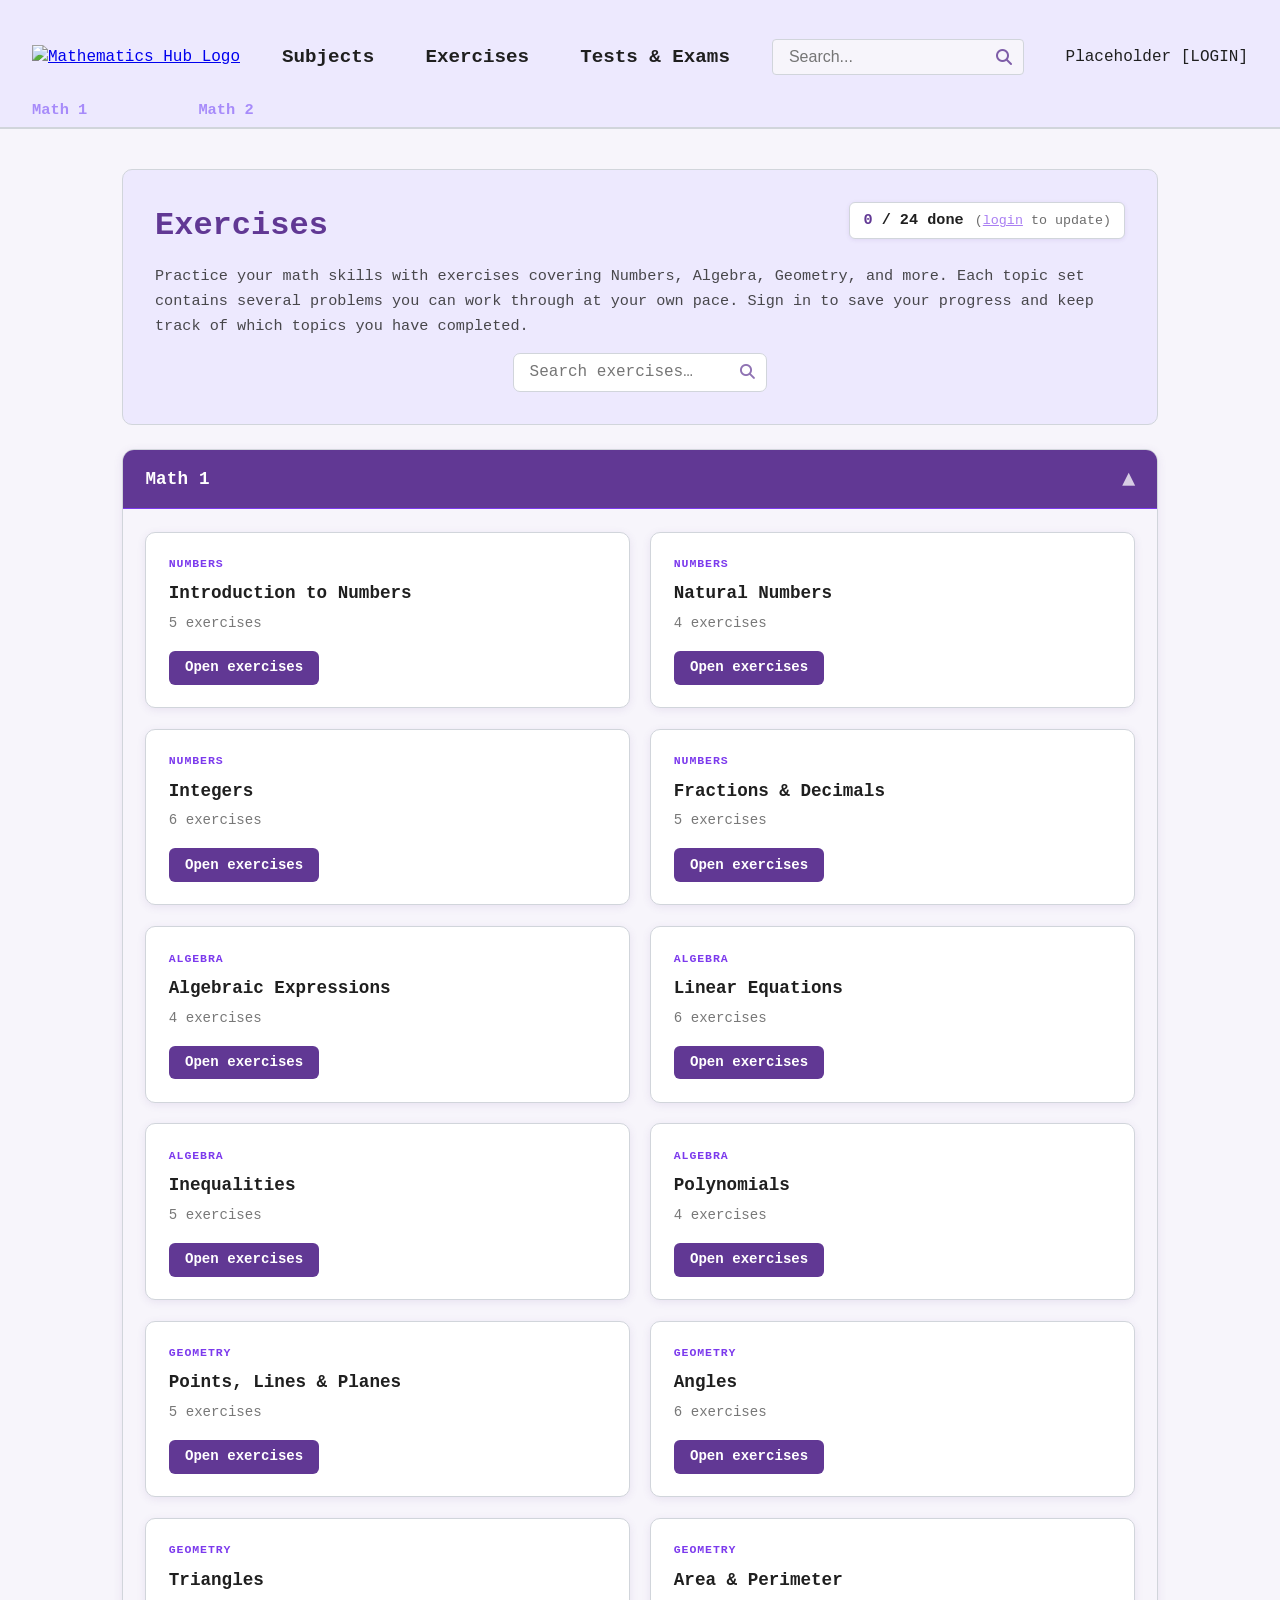
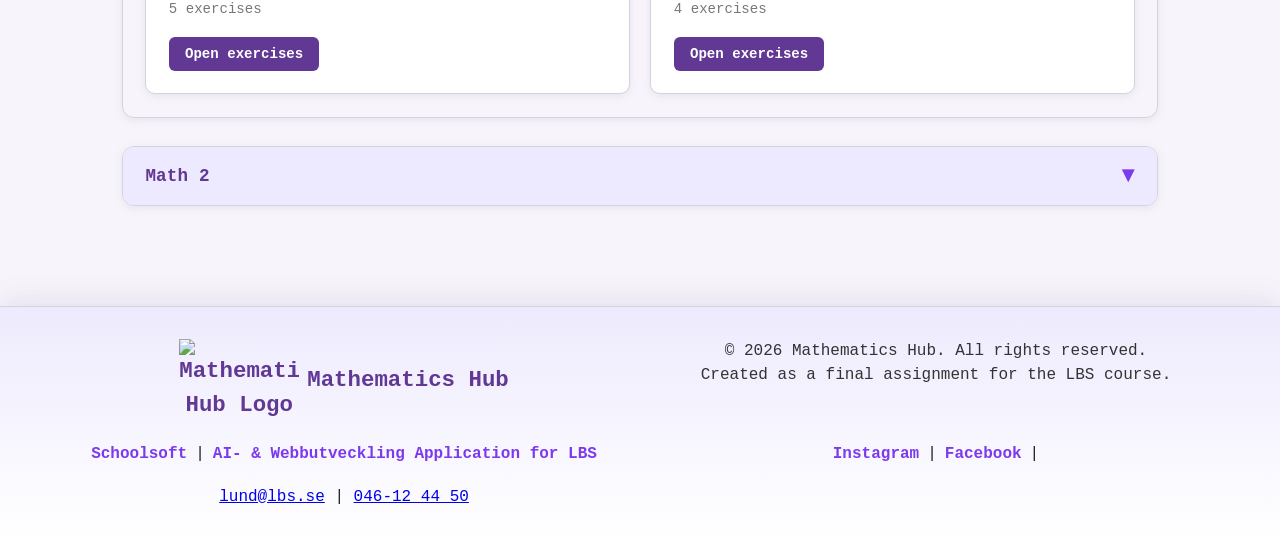
==== exercises/exercises.html @ 7cbc4953 "initial exercises" ====
<!DOCTYPE html>
<html lang="en">
<head>
    <meta charset="UTF-8">
    <meta name="viewport" content="width=device-width, initial-scale=1.0">
    <title>Hackathon, Mathematics</title>

    <link rel="stylesheet" href="/data/base.css">
    <link rel="stylesheet" href="/data/header.css">
    <link rel="stylesheet" href="/data/footer.css">
    <link rel="stylesheet" href="https://cdnjs.cloudflare.com/ajax/libs/font-awesome/6.5.2/css/all.min.css" crossorigin="anonymous" referrerpolicy="no-referrer">
    <script defer src="/data/header.js"></script>

    <link rel="stylesheet" href="exercises.css">
    <script defer src="exercises.js"></script>

</head>
<body>
    <header>
        <div class="header-top-row">
            <div class="icon">
                <a href="/index.html">
                    <img src="/data/images/MathLogo.png" alt="Mathematics Hub Logo" id="logo">
                </a>
            </div>
            <div class="header-content">
                <nav>
                    <a href="/subjects/subjects.html">Subjects</a>
                    <a href="/exercises/exercises.html">Exercises</a>
                    <a href="/tests/tests.html">Tests & Exams</a>
                </nav>
            </div>
            <div class="search-bar">
                <div class="search-input-wrap">
                    <i class="fa-solid fa-magnifying-glass" aria-hidden="true"></i>
                    <input type="text" placeholder="Search..." aria-label="Search">
                </div>
            </div>
            <div class="user-profile">
                <p>Placeholder [LOGIN]</p>
                <!-- login / profile icon -->
            </div>
        </div>
        <div class="math-chapters">
            <nav>
                <details>
                    <summary onclick="toggleChapterSummary(this, event)">Math 1</summary>
                    <ul>
                        <li><a href="#">Chapter 1: Numbers</a></li>
                        <li><a href="#">Chapter 2: Algebra</a></li>
                        <li><a href="#">Chapter 3: Geometry</a></li>
                    </ul>
                </details>
                <details>
                    <summary onclick="toggleChapterSummary(this, event)">Math 2</summary>
                    <ul>
                        <li><a href="#">Chapter 1: Functions</a></li>
                        <li><a href="#">Chapter 2: Trigonometry</a></li>
                        <li><a href="#">Chapter 3: Probability</a></li>
                    </ul>
                </details>
            </nav>
        </div>
    </header>

    <main class="exercises-page">
        <div class="exercises-intro">
            <div class="intro-header">
                <h1>Exercises</h1>
                <div class="intro-corner">
                    <div class="progress-badge">
                        <span id="done-count">0</span> / 
                        <span id="total-count">—</span> done
                        <span class="login-hint">
                            (<a href="/user_profile/user_profile.html">login</a> to update)</span>
                    </div>
                </div>
            </div>
            <p class="intro-description">
                Practice your math skills with exercises covering Numbers, Algebra, Geometry, and more.
                Each topic set contains several problems you can work through at your own pace.
                Sign in to save your progress and keep track of which topics you have completed.
            </p>
            <div class="intro-search">
                <div class="search-input-wrap">
                    <i class="fa-solid fa-magnifying-glass" aria-hidden="true"></i>
                    <input type="text" id="exercise-search" placeholder="Search exercises…" aria-label="Search exercises">
                </div>
            </div>
        </div>

        <section class="subject-section">
            <details id="details-math1" open>
                <summary class="subject-summary">Math 1</summary>
                <div class="subject-grid-wrap">
                    <div class="exercises-grid" id="grid-math1"></div>
                    <p class="no-results" id="no-results-math1" hidden>No exercises match your search.</p>
                </div>
            </details>
        </section>

        <section class="subject-section">
            <details id="details-math2">
                <summary class="subject-summary">Math 2</summary>
                <div class="subject-grid-wrap">
                    <div class="exercises-grid" id="grid-math2"></div>
                    <p class="no-results" id="no-results-math2" hidden>No exercises match your search.</p>
                </div>
            </details>
        </section>
    </main>

    <footer>
        <div class="footer-logo">
            <img src="/data/images/MathLogo.png" alt="Mathematics Hub Logo">
            <span>Mathematics Hub</span>
        </div>

        <div class="footer-info">
            <p>&copy; 2026 Mathematics Hub. All rights reserved.</p>
            <p>Created as a final assignment for the LBS course.</p>
        </div>

        <div class="footer-links">
            <a href="https://sms.schoolsoft.se/lbs/jsp/Login.jsp" target="_blank">Schoolsoft</a> |
            <a href="https://lbs.se/lund/program/teknikprogrammet/ai-webbutveckling/" target="_blank">AI- & Webbutveckling Application for LBS</a>
        </div>

        <div class="footer-social">
            <a href="https://www.instagram.com/lbs_lund/" title="Instagram" target="_blank">Instagram</a> |
            <a href="https://www.facebook.com/LBSLund/" title="Facebook" target="_blank">Facebook</a> |
        </div>

        <div class="footer-contact">
            <!-- mailto: w/ target="_blank" is bugged on certain browsers(at least since 2011) -->
            <a href="mailto:lund@lbs.se" target="_blank">lund@lbs.se</a> |
            <a href="tel:+4646124450">046-12 44 50</a>
        </div>
    </footer>
</body>
</html>
---- data/base.css ----
@import '/data/data-themes.css';

* { 
    box-sizing: border-box;
    margin: 0;
    padding: 0;
}

body {
    font-family: 'Courier New', Courier, monospace;
    width: 100vw;
    height: 100vh;
    color: var(--text);
    background-color: var(--bg);
    line-height: 1.5;
}
---- data/header.css ----
@import '/data/data-themes.css';

header {
    background-color: var(--header-bg);
    border-bottom: clamp(1px, 0.2vw, 2px) solid var(--border-c);
    padding: clamp(1rem, 3vw, 2rem) 0 0 0;
}

#logo {
    width: clamp(170px, 12vw, 250px);
    height: auto;
}

.header-top-row {
    display: flex;
    align-items: center;
    justify-content: space-between;
    gap: clamp(1rem, 2vw, 2rem);
    width: 100%;
    padding: 0 clamp(1rem, 3vw, 2rem);
    box-sizing: border-box;
}

.header-content nav {
    display: flex;
    gap: clamp(1rem, 2vw, 2rem);
}

.header-content nav a:not(:last-child) {
    margin-right: clamp(1rem, 2vw, 2rem);
}

.header-content nav a {
    text-decoration: none;
    color: var(--text);
    font-weight: 600;
    font-size: clamp(1rem, 2vw, 1.2rem);
    transition: color 0.2s;
}

.header-content nav a:hover {
    color: var(--accent);
}

.search-bar {
    display: flex;
    align-items: center;
    gap: 0.5rem;
}

.search-bar .search-input-wrap {
    position: relative;
}

.search-bar .search-input-wrap i {
    position: absolute;
    top: 50%;
    right: 0.7rem;
    transform: translateY(-50%);
    color: var(--main);
    opacity: 0.8;
    pointer-events: none;
}

.search-bar input {
    padding: 0.5em 2.1em 0.5em 1em;
    border: 1px solid var(--border-c);
    border-radius: 4px;
    font-size: 1rem;
    background: var(--bg);
    color: var(--text);
}

.user-profile {
    min-width: clamp(40px, 4vw, 50px);
    min-height: clamp(40px, 4vw, 50px);
    display: flex;
    align-items: center;
    justify-content: center;
}

.math-chapters {
    width: 100%;
    margin-top: clamp(0.5rem, 0.9vw, 0.9rem);
    padding: 0 clamp(1rem, 3vw, 2rem);
    box-sizing: border-box;
}

.math-chapters nav {
    display: flex;
    gap: clamp(1rem, 2vw, 2.5rem);
    width: auto;
    justify-content: flex-start;
}

.math-chapters details {
    /*
     * Keep each chapter control inline while still scaling with viewport width.
     * clamp() prevents text from becoming too small on mobile or too large on wide screens.
     */
    font-size: clamp(0.95rem, 1.2vw, 1rem);
    display: flex;
    align-items: center;
    width: auto;
    margin-right: clamp(1rem, 3vw, 2.5rem);
}

.math-chapters details ul {
    /*
     * Hidden state for left-to-right reveal animation.
     * max-width + overflow clips content so text appears to slide in from the left.
     */
    opacity: 0;
    transform: translateX(-0.6rem);
    max-width: 0;
    white-space: nowrap;
    overflow: hidden;
    pointer-events: none;
    transition: max-width 0.36s ease, opacity 0.3s ease, transform 0.36s ease;
}

.math-chapters details[open] ul {
    /*
     * Open state expands enough to fit long chapter labels without clipping.
     */
    opacity: 1;
    transform: translateX(0);
    max-width: 90rem;
    pointer-events: auto;
}

.math-chapters details.is-closing > ul {
    /*
     * JS applies .is-closing briefly so close animation can finish
     * before the native <details> element removes its open state.
     */
    display: flex;
    opacity: 0;
    transform: translateX(-0.6rem);
    max-width: 0;
    pointer-events: none;
}

.math-chapters summary {        
    cursor: pointer;
    font-weight: bold;
    color: var(--accent);
    margin-bottom: 0;
    display: inline-block;
    vertical-align: middle;
    text-align: center;
    line-height: 2.2em;
    min-height: 2.2em;
    min-width: clamp(85px, 8vw, 110px);
    width: clamp(85px, 8vw, 110px);
    background: none;
    border: none;
    outline: none;
    padding: 0;
    text-align: left;
    user-select: none;
}

.math-chapters ul {
    /*
     * Horizontal chapter row; no wrapping so labels do not jump to a second line
     * while max-width is animating.
     */
    list-style: none;
    padding-left: clamp(0.35rem, 0.7vw, 0.7rem);
    display: flex;
    flex-direction: row;
    gap: clamp(0.9rem, 2vw, 1.5rem);
    align-items: center;
    margin: 0;
    user-select: none;
}

.math-chapters li {
    white-space: nowrap;
}

.math-chapters li a {
    color: var(--text);
    text-decoration: none;
    font-size: 0.98em;
    transition: color 0.2s;
    display: inline-block;
    vertical-align: middle;
    white-space: nowrap;
}

.math-chapters li a:hover {
    color: var(--accent);
}
---- data/footer.css ----
@import './data-themes.css';

footer {
    width: 100%;
    margin: clamp(1.5rem, 3vw, 2rem) 0 0;
    background: linear-gradient(180deg, rgba(237, 233, 254, 0.9), rgba(255, 255, 255, 0.98));
    border-top: 1px solid var(--border-c);
    box-shadow: 0 -8px 24px var(--shadow-10);
    padding: clamp(1.25rem, 3vw, 2rem) clamp(1rem, 5vw, 4rem);
    display: grid;
    grid-template-columns: 1fr 1fr;
    grid-template-rows: auto auto;
    gap: clamp(0.75rem, 1.5vw, 1.25rem) clamp(1rem, 3vw, 2rem);
    justify-items: center;
    text-align: center;
}

.footer-logo {
    display: flex;
    align-items: center;
    gap: 0.5rem;
    font-size: clamp(1.1rem, 2vw, 1.4rem);
    font-weight: 700;
    color: var(--main);
}

.footer-logo img {
    width: clamp(120px, 8vw, 160px);
    height: auto;
}

.footer-info {
    color: var(--text);
    opacity: 0.9;
}

.footer-links,
.footer-social {
    display: flex;
    flex-wrap: wrap;
    gap: clamp(0.35rem, 0.8vw, 0.5rem);
    align-items: center;
}

.footer-links a,
.footer-social a {
    color: var(--accent-dark);
    text-decoration: none;
    font-weight: 600;
}

.footer-links a:hover,
.footer-social a:hover {
    color: var(--main);
    text-decoration: underline;
}
---- exercises/exercises.css ----
@import '/data/data-themes.css';

body {
    height: auto;
    min-height: 100vh;
    display: flex;
    flex-direction: column;
}

.exercises-page {
    flex: 1;
    max-width: 1100px;
    margin: clamp(1.5rem, 4vw, 2.5rem) auto;
    padding: 0 clamp(1rem, 4vw, 2rem);
}

.exercises-intro {
    background: var(--header-bg);
    border: 1px solid var(--border-c);
    border-radius: 10px;
    padding: clamp(1.2rem, 3vw, 2rem);
    margin-bottom: clamp(1rem, 2.5vw, 1.5rem);
    display: flex;
    flex-direction: column;
    gap: clamp(0.6rem, 1.5vw, 0.85rem);
}

.intro-header {
    display: flex;
    align-items: flex-start;
    justify-content: space-between;
    flex-wrap: wrap;
    gap: clamp(0.5rem, 1.5vw, 1rem);
    margin-bottom: 0;
}

.intro-corner {
    display: flex;
    flex-direction: column;
    align-items: flex-end;
    gap: 0.35rem;
}

.intro-header h1 {
    font-size: clamp(1.4rem, 3vw, 2rem);
    color: var(--main);
    display: flex;
    align-items: center;
    gap: 0.55rem;
    margin: 0;
}

.subject-tag {
    background: var(--main);
    color: var(--inverse-text);
    font-size: 0.6em;
    font-weight: 700;
    padding: 0.2em 0.7em;
    border-radius: 999px;
    vertical-align: middle;
    letter-spacing: 0.03em;
}

.progress-badge {
    font-size: clamp(0.85rem, 1.4vw, 0.95rem);
    font-weight: 600;
    color: var(--text);
    background: #fff;
    border: 1px solid var(--border-c);
    border-radius: 6px;
    padding: 0.4em 0.85em;
    white-space: nowrap;
    box-shadow: 0 1px 4px var(--shadow-10);
}

.progress-badge #done-count {
    color: var(--main);
    font-weight: 700;
}

.login-hint {
    font-weight: 400;
    font-size: 0.88em;
    opacity: 0.65;
    margin-left: 0.15em;
}

.login-hint a {
    color: var(--accent-dark);
    text-decoration: underline;
}

.intro-description {
    font-size: clamp(0.85rem, 1.5vw, 0.95rem);
    color: var(--text);
    opacity: 0.8;
    line-height: 1.65;
    margin: 0;
}

.intro-search {
    display: flex;
    justify-content: center;
}

.intro-search .search-input-wrap {
    position: relative;
    max-width: clamp(240px, 55vw, 420px);
}

.intro-search .search-input-wrap i {
    position: absolute;
    top: 50%;
    right: 0.75rem;
    transform: translateY(-50%);
    color: var(--main);
    opacity: 0.7;
    pointer-events: none;
    font-size: 0.95rem;
}

.intro-search input {
    width: 100%;
    padding: 0.6em 2.3em 0.6em 1em;
    border: 1px solid var(--border-c);
    border-radius: 7px;
    font-size: clamp(0.9rem, 1.5vw, 1rem);
    font-family: inherit;
    background: #fff;
    color: var(--text);
    transition: border-color 0.2s, box-shadow 0.2s;
}

.intro-search input:focus {
    outline: none;
    border-color: var(--main);
    box-shadow: 0 0 0 3px var(--shadow-10);
}

.subject-section {
    margin-bottom: clamp(1.2rem, 3vw, 1.75rem);
}

.subject-section details {
    border: 1px solid var(--border-c);
    border-radius: 12px;
    overflow: hidden;
    box-shadow: 0 2px 10px var(--shadow-10);
}

.subject-summary {
    display: flex;
    align-items: center;
    justify-content: space-between;
    padding: clamp(0.75rem, 2vw, 1rem) clamp(1rem, 2.5vw, 1.4rem);
    background: var(--header-bg);
    cursor: pointer;
    user-select: none;
    list-style: none;
    font-family: inherit;
    font-size: clamp(0.95rem, 1.8vw, 1.1rem);
    font-weight: 700;
    color: var(--main);
    letter-spacing: 0.01em;
    transition: background 0.2s, color 0.2s;
}

.subject-summary::-webkit-details-marker { display: none; }
.subject-summary::marker { display: none; }

details[open] > .subject-summary {
    background: var(--main);
    color: var(--inverse-text);
    border-bottom: 1px solid var(--accent-dark);
}

.subject-summary:hover {
    background: #ddd5fb;
}

.subject-summary::after {
    /* \25BE = ▼ */
    content: '\25BE';
    font-size: 1.3em;
    color: var(--accent-dark);
    transition: transform 0.28s ease, color 0.2s;
    display: inline-block;
    line-height: 1;
}

details[open] > .subject-summary::after {
    transform: rotate(-180deg);
    color: rgba(255, 255, 255, 0.75);
}

.subject-grid-wrap {
    padding: clamp(1rem, 2vw, 1.4rem);
}

.exercises-grid {
    display: grid;
    grid-template-columns: repeat(2, 1fr);
    gap: clamp(0.85rem, 2vw, 1.3rem);
}

.exercise-card {
    background: #fff;
    border: 1px solid var(--border-c);
    border-radius: 10px;
    padding: clamp(1rem, 2.5vw, 1.4rem);
    display: flex;
    flex-direction: column;
    gap: 0.4rem;
    box-shadow: 0 2px 8px var(--shadow-10);
    transition: box-shadow 0.2s, transform 0.18s;
}

.exercise-card:hover {
    box-shadow: 0 6px 20px var(--shadow-25);
    transform: translateY(-2px);
}

.card-chapter {
    font-size: clamp(0.65rem, 1.1vw, 0.72rem);
    font-weight: 700;
    text-transform: uppercase;
    letter-spacing: 0.08em;
    color: var(--accent-dark);
    margin-bottom: 0.1rem;
}

.exercise-card h3 {
    font-size: clamp(0.95rem, 1.7vw, 1.1rem);
    color: var(--text);
    margin: 0;
    font-weight: 700;
}

.exercise-count {
    font-size: clamp(0.8rem, 1.3vw, 0.88rem);
    color: var(--text);
    opacity: 0.6;
    margin: 0;
    flex: 1;
}

.open-btn {
    display: inline-block;
    margin-top: 0.65rem;
    padding: 0.45em 1.15em;
    background: var(--main);
    color: var(--inverse-text);
    font-weight: 600;
    font-size: clamp(0.8rem, 1.3vw, 0.88rem);
    font-family: inherit;
    border-radius: 6px;
    text-decoration: none;
    align-self: flex-start;
    transition: background 0.2s;
}

.open-btn:hover {
    background: var(--accent-dark);
}

.no-results {
    text-align: center;
    color: var(--text);
    opacity: 0.5;
    font-size: clamp(0.85rem, 1.5vw, 0.97rem);
    margin-top: clamp(1rem, 2vw, 1.5rem);
}
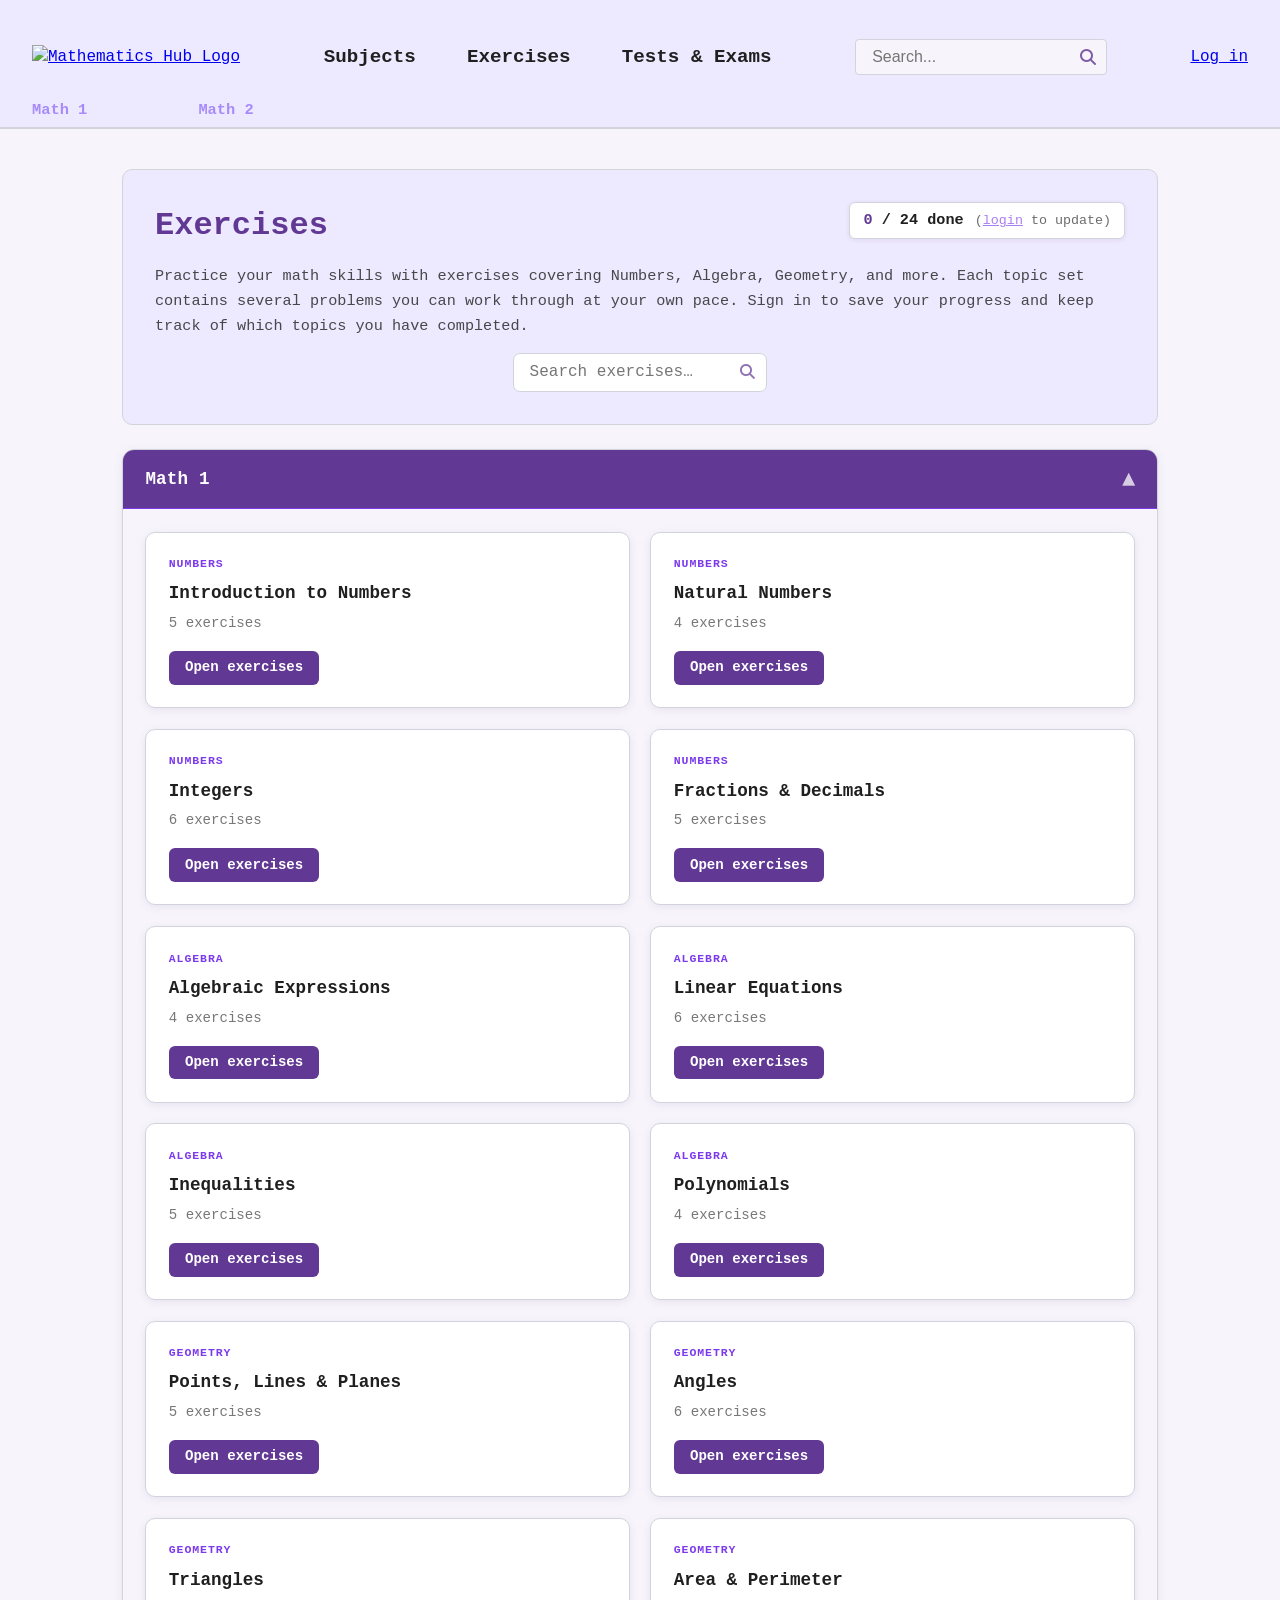
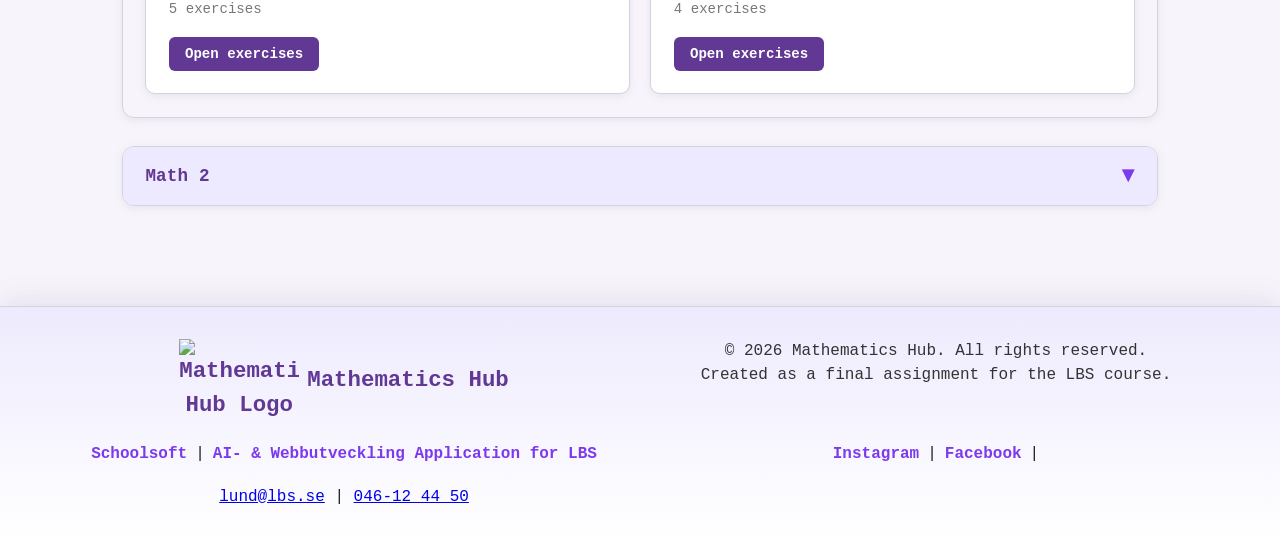
==== commit b917ffc8: "headers and progres circle fix all the headers so that the links go to the intended pages and fix so" ====
--- a/exercises/exercises.html
+++ b/exercises/exercises.html
@@ -37,7 +37,7 @@
                 </div>
             </div>
             <div class="user-profile">
-                <p>Placeholder [LOGIN]</p>
+                <a href="/user_profile/login.html">Log in</a>
                 <!-- login / profile icon -->
             </div>
         </div>
@@ -46,8 +46,8 @@
                 <details>
                     <summary onclick="toggleChapterSummary(this, event)">Math 1</summary>
                     <ul>
-                        <li><a href="#">Chapter 1: Numbers</a></li>
-                        <li><a href="#">Chapter 2: Algebra</a></li>
+                        <li><a href="/subjects/math1/ch1/number.html">Chapter 1: Numbers</a></li>
+                        <li><a href="/subjects/math1/ch1/algebra.html">Chapter 2: Algebra</a></li>
                         <li><a href="#">Chapter 3: Geometry</a></li>
                     </ul>
                 </details>
